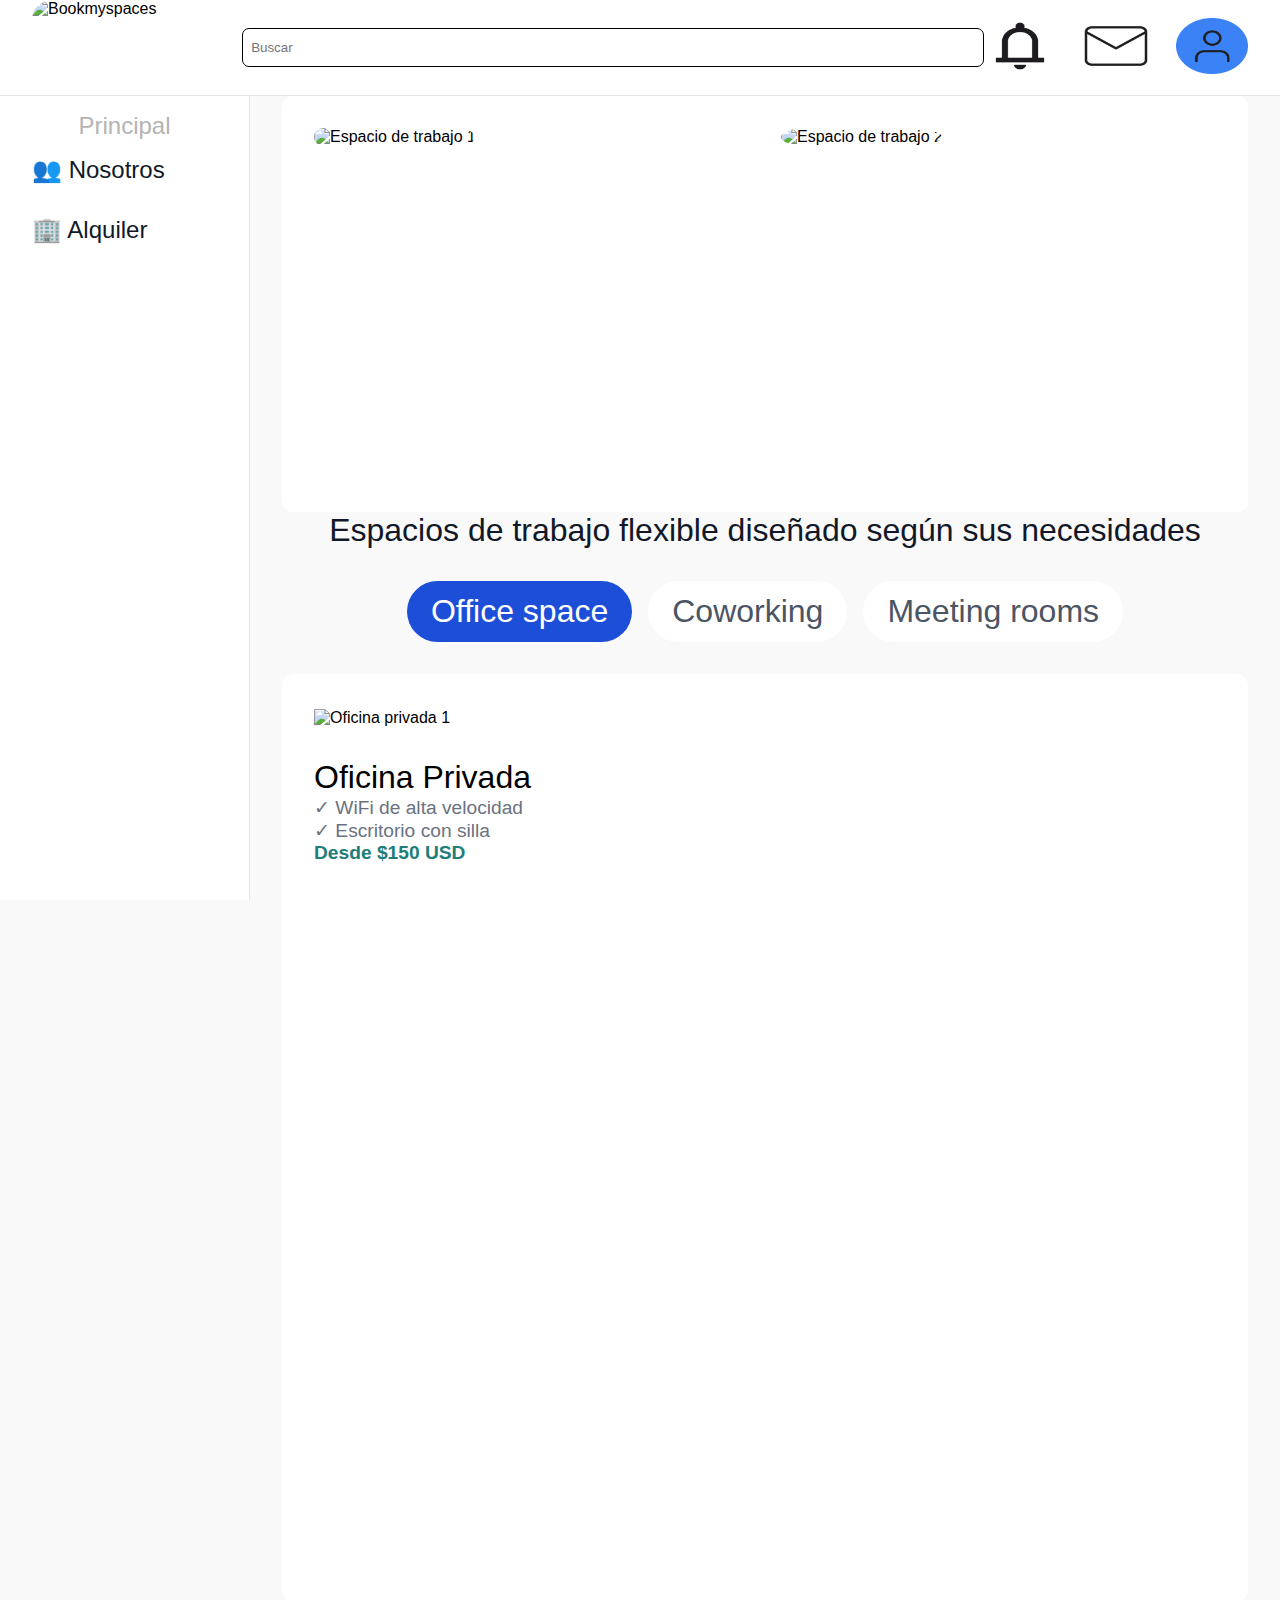
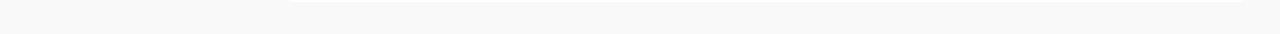
==== docs/index.html @ e071b69d "Add files via upload" ====
<!DOCTYPE html>
<html lang="es">
<head>
    <meta charset="UTF-8">
    <meta name="viewport" content="width=device-width, initial-scale=1.0">
    <link rel="icon" type="imagen/" sizes="32x32" href="/imagenes/logo.png">
    <title>Bookmyspaces - Espacios de Trabajo</title>
</head>
<body>
    <nav class="navbar">
        <img src="/imagenes/logo.png" alt="Bookmyspaces" class="logo">
        <input type="search" placeholder="Buscar" class="search-bar">
        <link rel="stylesheet" href="styles.css">
        <div class="nav-icons">
            <img src="imagenes/notficacion.png" alt="notificacion" class="notificacion" >
            <img src="imagenes/correo.png" alt="notificacion" class="correo">
            <a href="login-register/login-register.html" target="_self">
                <img  src="imagenes/perfil.png" alt="notificacion" class="perfil">
            </a>
        </div>
    </nav>
    
    <aside class="sidebar">
        <p>Principal</p>
        <a href="#" class="menu-item">👥 Nosotros</a>
        <a href="#" class="menu-item">🏢 Alquiler</a>
    </aside>

    <main class="main-content">
        <div class="workspace-images">
            <div class="workspace-image">
                <img src="/imagenes/image1.png" alt="Espacio de trabajo 1" id="imagen1">
            </div>
            <div class="workspace-image">
                <img src="/imagenes/image2.png" alt="Espacio de trabajo 2" id="imagen2">
            </div>
        </div>

        <h2>Espacios de trabajo flexible diseñado según sus necesidades</h2>

        <div class="tabs">
            <a href="#" class="tab active">Office space</a>
            <a href="#" class="tab">Coworking</a>
            <a href="#" class="tab">Meeting rooms</a>
        </div>
        <div class="private-spaces">
            <div class="private-space">
                <img src="/imagenes/ofice space.png" alt="Oficina privada 1">
                <div class="texto">
                    <h3 class="space-title">Oficina Privada</h3>
                    <p class="space-features">✓ WiFi de alta velocidad<br>✓ Escritorio con silla</p>
                    <p class="space-price">Desde $150 USD</p>
                </div>
            </div>
            </div>
        </div>
    </main>
</body>
</html>
---- docs/styles.css ----
/* Global Styles */
* {
    margin: 0;
    padding: 0;
    box-sizing: border-box;
    font-family: -apple-system, BlinkMacSystemFont, 'Segoe UI', Roboto, sans-serif;
}



:root {
    --primary-blue: #2563EB;
    --light-gray: #F3F4F6;
    --border-color: #E5E7EB;
    --light-blue: #93C5FD;
    --bg-blue: #1D4ED8;
    --dark-gray: #374151;
}

body {
    background-color: #f9f9f9;
}

/* Navbar */
.navbar {
    display: flex;
    align-items: center;
    padding: 1rem 2rem;
    border-bottom: 1px solid var(--border-color);
    position: fixed;
    width: 100%;
    background: #fff;
    z-index: 1000;
    height: 6rem;
}

.logo {
    margin-top: 0;
    width: 220px;
    height: 5.6rem;
    margin-right: 2rem;
    border-radius: 20px;
    margin-bottom: 0.4rem;
    background-color: transparent;
    
}

.search-bar {
    width: 75%;
    height: 2.4rem;
    border: 1px solid #000000;
    border-radius: 7px;
    padding: 0.5rem;
    transition: all 0.3s ease;
}

.search-bar:focus {
    border-color: var(--primary-blue);
    outline: none;
}

.nav-icons {
    margin-left: auto;
    display: flex;
    gap: 1.5rem;
}

.nav-icons img {
    width: 4.5rem;
    height: 3.5rem;
}

/* Sidebar */
.sidebar {
    width: 250px;
    height: 100vh;
    position: fixed;
    padding-top: 7rem;
    border-right: 1px solid var(--border-color);
    background: #fff;
    z-index: 900;
    font-size: 1.5rem;
}
.sidebar p{
    /* PRINCIPAL */
text-align: center;
font-size: 1.5rem;
font-family: sans-serif;
color: #B4B4B4;

}

.menu-item {
    
    display: flex;
    align-items: center;
    padding: 1rem 2rem;
    text-decoration: none;
    color: #111827;
    font-weight: 400;
}

.menu-item:hover {
    background: var(--light-gray);
    color: var(--primary-blue);
}

/* Main Content */
.main-content {
    margin-left: 250px;
    padding: 6rem 2rem 2rem;
}

.workspace-images {
    display: grid;
    grid-template-columns: repeat(auto-fit, minmax(300px, 1fr));
    background-color: #fff;
    border-radius: 10px;

}

.workspace-image {
    border-radius: 8px;
    overflow: hidden;
    height: 26rem;
    width: 47rem;
}

.workspace-image img {
    width: 100%;
    height: 100%;
    object-fit: cover;
    border-radius: 48px;
}
#imagen1{
    padding: 2rem 1rem 2rem 2rem;
}
#imagen2{
    padding: 2rem 0.1rem 2rem 1rem;
}

/* Titles */
h2 {
    font-size: 2rem;
    color: #111827;
    margin-bottom: 2rem;
    font-weight: 500;
    text-align: center;
}

/* Tabs */
.tabs {
    display: flex;
    gap: 1rem;
    margin-bottom: 2rem;
    justify-content: center;
    font-size: 2rem;
}

.tab {
    background-color: #fff;
    padding: 0.75rem 1.5rem;
    border-radius: 20rem;
    text-decoration: none;
    color: #4B5563;
    font-weight: 500;
    transition: all 0.3s ease;    
}

.tab:hover {
    background: var(--light-blue);
    color: white;
}

.tab.active {
    background: var(--bg-blue);
    color: white;
}

/* Private Spaces */
.private-spaces {
    display: flex;
    gap: 1rem;
    overflow-x: auto;
    padding: 1rem 0;
    background-color: #fff;
    border-radius: 12px;
}

.private-space {
    height: 56rem;
    width: 100%;
    border-radius: 8px;
    overflow: hidden;
}

.private-space img {
    padding: 1.2rem 2rem 2rem 2rem;
    width: 100%;
    height: auto;
    object-fit: cover;
}
.texto{
    padding-left: 2rem;
}
.private-space h3{
    font-size: 2rem;
}
.private-space p{
    font-size: 1.2rem;
    
}

.space-info {
    padding: 1rem;
}

.space-title {
    font-weight: 500;
}

.space-features {
    color: #6B7280;
    font-size: 0.875rem;
}

.space-price {
    margin-top: 0rem;
    color: #217D79;
    font-weight: 700;
}
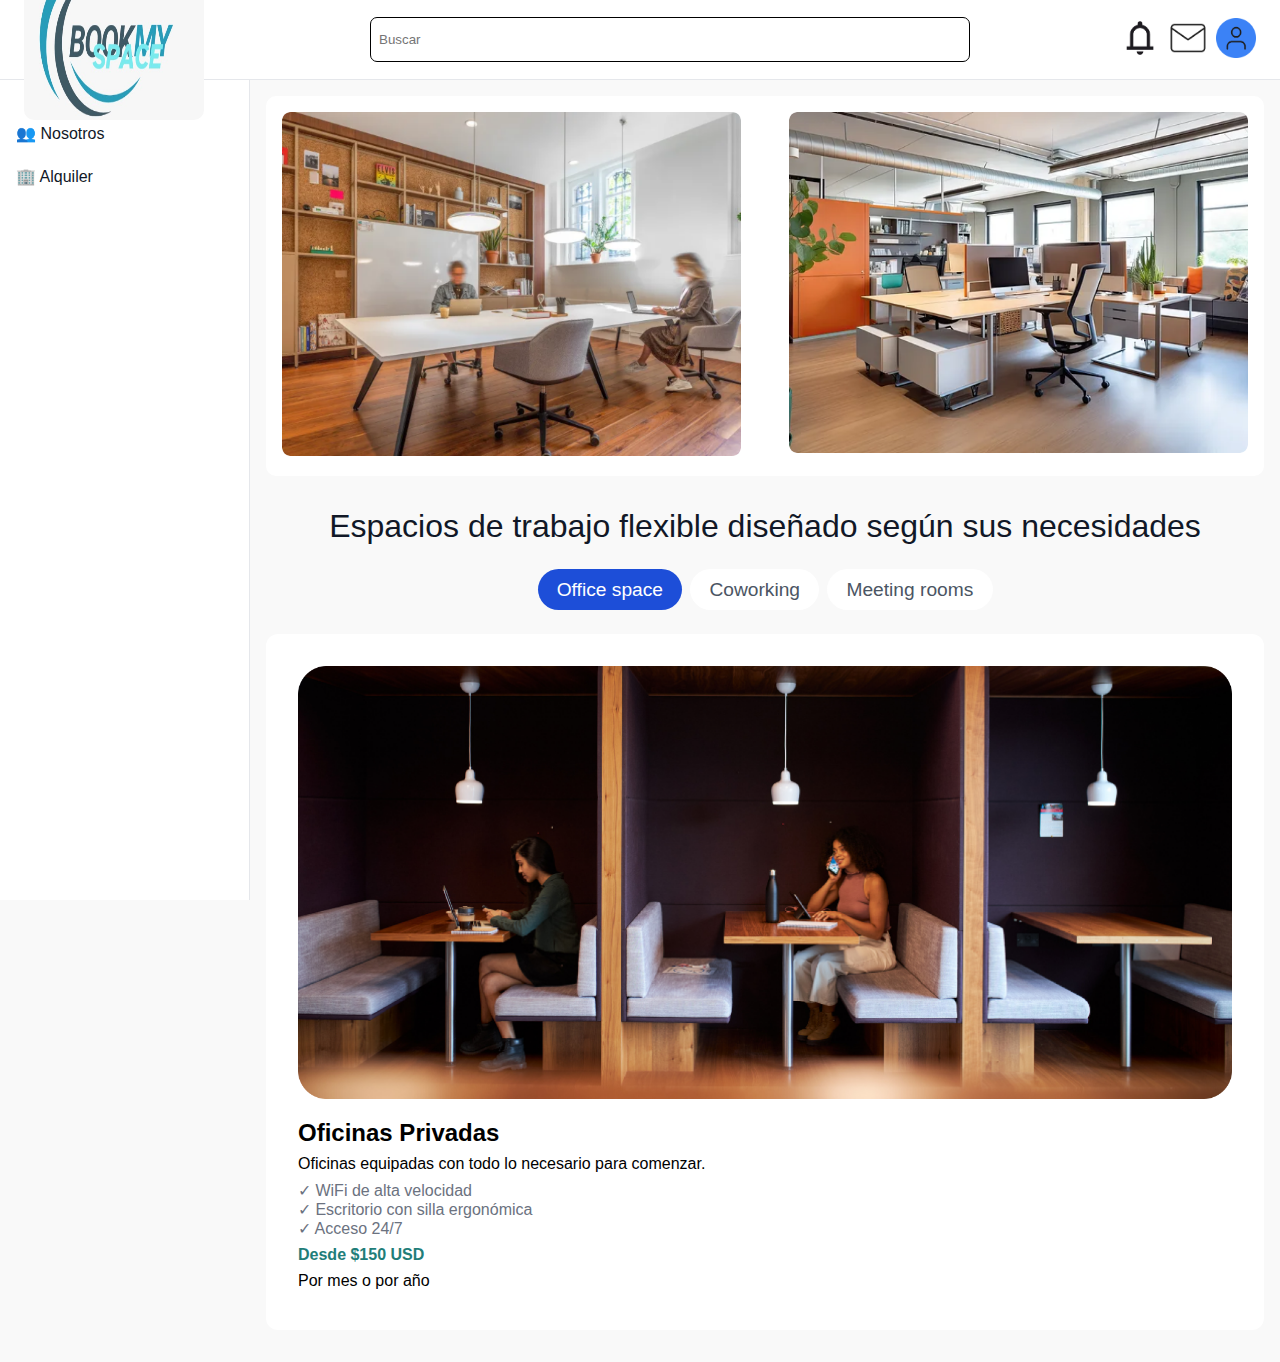
==== commit 8a0bcc03: "Implementacion del alquier con su metodo de compra precios por dia o mensual tambien ajuste a los di" ====
--- a/docs/index.html
+++ b/docs/index.html
@@ -1,59 +1,71 @@
-<!DOCTYPE html>
-<html lang="es">
-<head>
-    <meta charset="UTF-8">
-    <meta name="viewport" content="width=device-width, initial-scale=1.0">
-    <link rel="icon" type="imagen/" sizes="32x32" href="/imagenes/logo.png">
-    <title>Bookmyspaces - Espacios de Trabajo</title>
-</head>
-<body>
-    <nav class="navbar">
-        <img src="/imagenes/logo.png" alt="Bookmyspaces" class="logo">
-        <input type="search" placeholder="Buscar" class="search-bar">
-        <link rel="stylesheet" href="styles.css">
-        <div class="nav-icons">
-            <img src="imagenes/notficacion.png" alt="notificacion" class="notificacion" >
-            <img src="imagenes/correo.png" alt="notificacion" class="correo">
-            <a href="login-register/login-register.html" target="_self">
-                <img  src="imagenes/perfil.png" alt="notificacion" class="perfil">
-            </a>
-        </div>
-    </nav>
-    
-    <aside class="sidebar">
-        <p>Principal</p>
-        <a href="#" class="menu-item">👥 Nosotros</a>
-        <a href="#" class="menu-item">🏢 Alquiler</a>
-    </aside>
-
-    <main class="main-content">
-        <div class="workspace-images">
-            <div class="workspace-image">
-                <img src="/imagenes/image1.png" alt="Espacio de trabajo 1" id="imagen1">
-            </div>
-            <div class="workspace-image">
-                <img src="/imagenes/image2.png" alt="Espacio de trabajo 2" id="imagen2">
-            </div>
-        </div>
-
-        <h2>Espacios de trabajo flexible diseñado según sus necesidades</h2>
-
-        <div class="tabs">
-            <a href="#" class="tab active">Office space</a>
-            <a href="#" class="tab">Coworking</a>
-            <a href="#" class="tab">Meeting rooms</a>
-        </div>
-        <div class="private-spaces">
-            <div class="private-space">
-                <img src="/imagenes/ofice space.png" alt="Oficina privada 1">
-                <div class="texto">
-                    <h3 class="space-title">Oficina Privada</h3>
-                    <p class="space-features">✓ WiFi de alta velocidad<br>✓ Escritorio con silla</p>
-                    <p class="space-price">Desde $150 USD</p>
-                </div>
-            </div>
-            </div>
-        </div>
-    </main>
-</body>
+<!DOCTYPE html>
+<html lang="es">
+<head>
+    <meta charset="UTF-8">
+    <meta name="viewport" content="width=device-width, initial-scale=1.0">
+    <link rel="stylesheet" href="principal/styles.css">
+    <link rel="icon" type="imagen/" sizes="32x32" href="imagenes/logo.png">
+    
+    <title>Bookmyspaces - Espacios de Trabajo</title>
+</head>
+<body>
+    <nav class="navbar">
+        <div class="navbar-left">
+            <!-- Add menu toggle button for mobile -->
+            <button class="menu-toggle" id="menuToggle">
+                <span></span>
+                <span></span>
+                <span></span>
+            </button>
+            <img src="imagenes/logo.png" alt="Bookmyspaces" class="logo">
+        </div>
+        <input type="search" placeholder="Buscar" class="search-bar">
+        <div class="nav-icons">
+            <img src="imagenes/notficacion.png" alt="notificacion" class="notificacion" >
+            <img src="imagenes/correo.png" alt="correo" class="correo">
+            <a href="login-register/login-register.html" target="_self">
+                <img  src="imagenes/perfil.png" alt="perfil" class="perfil">
+            </a>
+        </div>
+    </nav>
+    
+    <aside class="sidebar" id="sidebar">
+        <p>Principal</p>
+        <a href="about/about..html" class="menu-item">👥 Nosotros</a>
+        <a href="alquiler/alquiler.html" class="menu-item">🏢 Alquiler</a>
+    </aside>
+
+    <main class="main-content">
+        <!-- Rest of your content remains the same -->
+        <div class="workspace-images">
+            <div class="workspace-image">
+                <img src="imagenes/image1.png" alt="Espacio de trabajo 1" id="imagen1">
+            </div>
+            <div class="workspace-image">
+                <img src="imagenes/image2.png" alt="Espacio de trabajo 2" id="imagen2">
+            </div>
+        </div>
+
+        <h2>Espacios de trabajo flexible diseñado según sus necesidades</h2>
+
+        <div class="tabs">
+            <a href="#" class="tab active">Office space</a>
+            <a href="#" class="tab">Coworking</a>
+            <a href="#" class="tab">Meeting rooms</a>
+        </div>
+        <div class="private-spaces">
+            <div class="private-space">
+                <img src="imagenes/coworking.png" alt="Oficina privada 1">
+                <div class="texto">
+                    <h3 class="space-title">Oficina Privada</h3>
+                    <p class="space-features">✓ WiFi de alta velocidad<br>✓ Escritorio con silla</p>
+                    <p class="space-price">Desde $150 USD</p>
+                </div>
+            </div>
+        </div>
+    </main>
+
+    <!-- Add JavaScript for the mobile menu toggle -->
+    <script src="principal/script.js"></script>
+</body>
 </html>--- a/docs/principal/styles.css
+++ b/docs/principal/styles.css
@@ -0,0 +1,391 @@
+/* Global Styles */
+* {
+    margin: 0;
+    padding: 0;
+    box-sizing: border-box;
+    font-family: -apple-system, BlinkMacSystemFont, 'Segoe UI', Roboto, sans-serif;
+}
+
+:root {
+    --primary-blue: #2563EB;
+    --light-gray: #F3F4F6;
+    --border-color: #E5E7EB;
+    --light-blue: #93C5FD;
+    --bg-blue: #1D4ED8;
+    --dark-gray: #374151;
+}
+
+body {
+    background-color: #f9f9f9;
+    overflow-x: hidden;
+}
+
+/* Navbar */
+.navbar {
+    display: flex;
+    align-items: center;
+    justify-content: space-between;
+    padding: 0.5rem;
+    border-bottom: 1px solid var(--border-color);
+    position: fixed;
+    width: 100%;
+    background: #fff;
+    z-index: 1000;
+    height: auto;
+}
+
+.navbar-left {
+    display: flex;
+    align-items: center;
+}
+
+.logo {
+    width: 100px;
+    height: 160px;
+    margin-right: 1rem;
+    border-radius: 10px;
+    background-color: transparent;
+}
+
+.menu-toggle {
+    display: none;
+    flex-direction: column;
+    justify-content: space-between;
+    width: 30px;
+    height: 21px;
+    background: transparent;
+    border: none;
+    cursor: pointer;
+    padding: 0;
+    z-index: 10;
+}
+
+.menu-toggle span {
+    width: 100%;
+    height: 3px;
+    background-color: var(--dark-gray);
+    border-radius: 3px;
+}
+
+.search-bar {
+    width: 50%;
+    max-width: 600px;
+    height: 2.4rem;
+    border: 1px solid #000000;
+    border-radius: 7px;
+    padding: 0.5rem;
+    transition: all 0.3s ease;
+}
+
+.search-bar:focus {
+    border-color: var(--primary-blue);
+    outline: none;
+}
+
+.nav-icons {
+    display: flex;
+    gap: 0.5rem;
+}
+
+.nav-icons img {
+    width: 2rem;
+    height: 2rem;
+}
+
+/* Sidebar */
+.sidebar {
+    width: 250px;
+    height: 100vh;
+    position: fixed;
+    padding-top: 5rem;
+    border-right: 1px solid var(--border-color);
+    background: #fff;
+    z-index: 900;
+    font-size: 1rem;
+    transition: transform 0.3s ease;
+}
+
+.sidebar p {
+    text-align: center;
+    font-size: 1.2rem;
+    font-family: sans-serif;
+    color: #B4B4B4;
+    margin-top: 10px;
+}
+
+.menu-item {
+    display: flex;
+    align-items: center;
+    padding: 0.75rem 1rem;
+    text-decoration: none;
+    color: #111827;
+    font-weight: 400;
+}
+
+.menu-item:hover {
+    background: var(--light-gray);
+    color: var(--primary-blue);
+}
+
+/* Main Content */
+.main-content {
+    margin-left: 250px;
+    padding: 6rem 1rem 2rem;
+    transition: margin-left 0.3s ease;
+}
+
+.workspace-images {
+    display: grid;
+    grid-template-columns: 1fr;
+    gap: 1rem;
+    background-color: #fff;
+    border-radius: 10px;
+    margin-bottom: 2rem;
+}
+
+.workspace-image {
+    border-radius: 8px;
+    overflow: hidden;
+    height: auto;
+    width: 100%;
+}
+
+.workspace-image img {
+    width: 100%;
+    height: auto;
+    object-fit: cover;
+    border-radius: 24px;
+    padding: 1rem;
+}
+
+/* Titles */
+h2 {
+    font-size: 1.5rem;
+    color: #111827;
+    margin-bottom: 1.5rem;
+    font-weight: 500;
+    text-align: center;
+}
+
+/* Tabs */
+.tabs {
+    display: flex;
+    flex-wrap: wrap;
+    gap: 0.5rem;
+    margin-bottom: 1.5rem;
+    justify-content: center;
+}
+
+.tab {
+    background-color: #fff;
+    padding: 0.5rem 1rem;
+    border-radius: 100px;
+    text-decoration: none;
+    color: #4B5563;
+    font-weight: 500;
+    transition: all 0.3s ease;
+    font-size: 0.9rem;
+    white-space: nowrap;
+}
+
+.tab:hover {
+    background: var(--light-blue);
+    color: white;
+}
+
+.tab.active {
+    background: var(--bg-blue);
+    color: white;
+}
+
+/* Private Spaces */
+.private-spaces {
+    display: flex;
+    gap: 1rem;
+    overflow-x: auto;
+    padding: 1rem;
+    background-color: #fff;
+    border-radius: 12px;
+}
+
+.private-space {
+    min-width: 250px;
+    max-width: 100%;
+    border-radius: 8px;
+    overflow: hidden;
+}
+
+.private-space img {
+    padding: 1rem;
+    width: 100%;
+    height: auto;
+    object-fit: cover;
+}
+
+.texto {
+    padding: 0 1rem 1rem 1rem;
+}
+
+.private-space h3 {
+    font-size: 1.2rem;
+    margin-bottom: 0.5rem;
+}
+
+.private-space p {
+    font-size: 0.9rem;
+    margin-bottom: 0.5rem;
+}
+
+.space-features {
+    color: #6B7280;
+}
+
+.space-price {
+    color: #217D79;
+    font-weight: 700;
+}
+
+/* Media Queries for Responsive Design */
+/* Add this to your existing CSS file */
+
+/* Mobile menu toggle button styles */
+.menu-toggle {
+    display: none;
+    flex-direction: column;
+    justify-content: space-between;
+    width: 30px;
+    height: 21px;
+    background: transparent;
+    border: none;
+    cursor: pointer;
+    padding: 0;
+    z-index: 10;
+}
+
+.menu-toggle span {
+    width: 100%;
+    height: 3px;
+    background-color: var(--dark-gray);
+    border-radius: 3px;
+}
+
+/* Update media queries for responsive design */
+@media (max-width: 992px) {
+    .navbar{
+        height: 10%;
+    }
+    .logo img{
+        width: 80px;
+        height: auto;
+    }
+    .main-content {
+        margin-left: 0;
+        padding-top: 4rem;
+    }
+    
+    .sidebar {
+        transform: translateX(-100%);
+        box-shadow: 2px 0 5px rgba(0,0,0,0.1);
+        transition: transform 0.3s ease;
+    }
+    
+    .sidebar.active {
+        transform: translateX(0);
+    }
+    
+    .menu-toggle {
+        display: flex;
+        margin-right: 1rem;
+    }
+    
+    .navbar-left {
+        display: flex;
+        align-items: center;
+    }
+}
+@media (max-width: 768px) {
+    .navbar {
+        padding: 0.5rem;
+    }
+    
+    .logo img {
+        width: 120px;
+        height: 4px;
+    }
+    
+    .search-bar {
+        width: 60%;
+    }
+    
+    .nav-icons img {
+        width: 2.2rem;
+        height: 2.2rem;
+    }
+    
+    h2 {
+        font-size: 1.2rem;
+    }
+}
+
+@media (min-width: 768px) {
+    .workspace-images {
+        grid-template-columns: repeat(2, 1fr);
+    }
+    
+    .logo {
+        width: 150px;
+    }
+    
+    .navbar {
+        padding: 0.75rem 1.5rem;
+        height: 4.5rem;
+    }
+    
+    .nav-icons img {
+        width: 2.5rem;
+        height: 2.5rem;
+    }
+    
+    .tab {
+        font-size: 1rem;
+        padding: 0.6rem 1.2rem;
+    }
+    
+    h2 {
+        font-size: 1.8rem;
+    }
+}
+
+@media (min-width: 1200px) {
+    .logo {
+        width: 180px;
+    }
+    
+    .navbar {
+        height: 5rem;
+    }
+    
+    .search-bar {
+        height: 2.8rem;
+    }
+    
+    .workspace-image {
+        height: auto;
+    }
+    
+    h2 {
+        font-size: 2rem;
+    }
+    
+    .tab {
+        font-size: 1.2rem;
+    }
+    
+    .private-space h3 {
+        font-size: 1.5rem;
+    }
+    
+    .private-space p {
+        font-size: 1rem;
+    }
+}